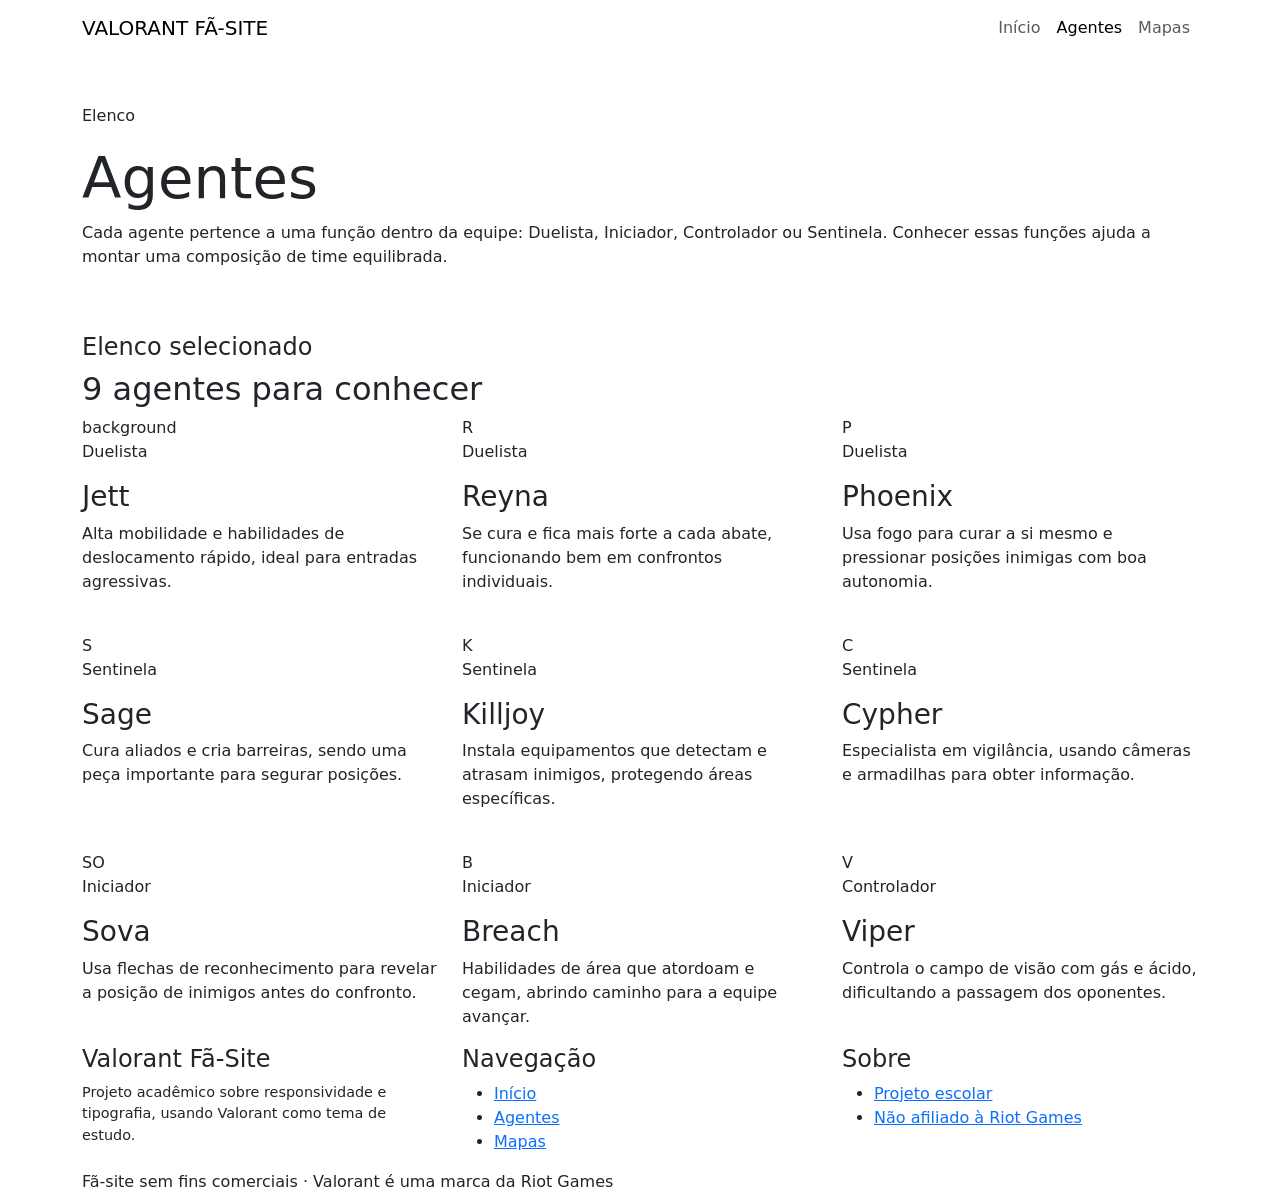
==== agentes.html @ b6a87e9e "Rename contato.html to agentes.html" ====
<!doctype html>
<html lang="pt-br">
<head>
  <meta charset="utf-8">
  <meta name="viewport" content="width=device-width, initial-scale=1">
  <title>Valorant Fã-Site | Agentes</title>

  <link rel="preconnect" href="https://fonts.googleapis.com">
  <link rel="preconnect" href="https://fonts.gstatic.com" crossorigin>
  <link href="https://fonts.googleapis.com/css2?family=Rajdhani:wght@600;700&family=Barlow:wght@300;400;600&display=swap" rel="stylesheet">

  <link href="https://cdn.jsdelivr.net/npm/bootstrap@5.3.3/dist/css/bootstrap.min.css" rel="stylesheet">
  <link rel="stylesheet" href="css/style.css">
</head>
<body>

  <!-- NAVBAR -->
  <nav class="navbar navbar-expand-lg navbar-vlr sticky-top">
    <div class="container">
      <a class="navbar-brand navbar-brand-vlr" href="index.html">VALOR<span>ANT</span> FÃ-SITE</a>
      <button class="navbar-toggler" type="button" data-bs-toggle="collapse" data-bs-target="#navMenu">
        <span class="navbar-toggler-icon"></span>
      </button>
      <div class="collapse navbar-collapse" id="navMenu">
        <ul class="navbar-nav ms-auto">
          <li class="nav-item"><a class="nav-link nav-link-vlr" href="index.html">Início</a></li>
          <li class="nav-item"><a class="nav-link nav-link-vlr active" href="agentes.html">Agentes</a></li>
          <li class="nav-item"><a class="nav-link nav-link-vlr" href="mapas.html">Mapas</a></li>
        </ul>
      </div>
    </div>
  </nav>

  <!-- CABEÇALHO DA PÁGINA -->
  <header class="hero py-5">
    <div class="container">
      <p class="hero-eyebrow">Elenco</p>
      <h1 style="font-size: clamp(2.2rem, 5vw, 3.6rem);">Agentes</h1>
      <p class="text-lead">
        Cada agente pertence a uma função dentro da equipe: Duelista, Iniciador,
        Controlador ou Sentinela. Conhecer essas funções ajuda a montar uma
        composição de time equilibrada.
      </p>
    </div>
  </header>

  <!-- GRID DE AGENTES -->
  <section class="section">
    <div class="container">
      <div class="section-heading">
        <h4>Elenco selecionado</h4>
        <h2>9 agentes para conhecer</h2>
      </div>

      <div class="row g-4">

        <div class="col-12 col-md-6 col-lg-4">
          <div class="agent-card">
            <div class="agent-portrait"><span>
              background
            </span></div>
            <div class="agent-body">
              <p class="agent-role">Duelista</p>
              <h3>Jett</h3>
              <p>Alta mobilidade e habilidades de deslocamento rápido, ideal para entradas agressivas.</p>
            </div>
          </div>
        </div>

        <div class="col-12 col-md-6 col-lg-4">
          <div class="agent-card">
            <div class="agent-portrait"><span>R</span></div>
            <div class="agent-body">
              <p class="agent-role">Duelista</p>
              <h3>Reyna</h3>
              <p>Se cura e fica mais forte a cada abate, funcionando bem em confrontos individuais.</p>
            </div>
          </div>
        </div>

        <div class="col-12 col-md-6 col-lg-4">
          <div class="agent-card">
            <div class="agent-portrait"><span>P</span></div>
            <div class="agent-body">
              <p class="agent-role">Duelista</p>
              <h3>Phoenix</h3>
              <p>Usa fogo para curar a si mesmo e pressionar posições inimigas com boa autonomia.</p>
            </div>
          </div>
        </div>

        <div class="col-12 col-md-6 col-lg-4">
          <div class="agent-card">
            <div class="agent-portrait"><span>S</span></div>
            <div class="agent-body">
              <p class="agent-role">Sentinela</p>
              <h3>Sage</h3>
              <p>Cura aliados e cria barreiras, sendo uma peça importante para segurar posições.</p>
            </div>
          </div>
        </div>

        <div class="col-12 col-md-6 col-lg-4">
          <div class="agent-card">
            <div class="agent-portrait"><span>K</span></div>
            <div class="agent-body">
              <p class="agent-role">Sentinela</p>
              <h3>Killjoy</h3>
              <p>Instala equipamentos que detectam e atrasam inimigos, protegendo áreas específicas.</p>
            </div>
          </div>
        </div>

        <div class="col-12 col-md-6 col-lg-4">
          <div class="agent-card">
            <div class="agent-portrait"><span>C</span></div>
            <div class="agent-body">
              <p class="agent-role">Sentinela</p>
              <h3>Cypher</h3>
              <p>Especialista em vigilância, usando câmeras e armadilhas para obter informação.</p>
            </div>
          </div>
        </div>

        <div class="col-12 col-md-6 col-lg-4">
          <div class="agent-card">
            <div class="agent-portrait"><span>SO</span></div>
            <div class="agent-body">
              <p class="agent-role">Iniciador</p>
              <h3>Sova</h3>
              <p>Usa flechas de reconhecimento para revelar a posição de inimigos antes do confronto.</p>
            </div>
          </div>
        </div>

        <div class="col-12 col-md-6 col-lg-4">
          <div class="agent-card">
            <div class="agent-portrait"><span>B</span></div>
            <div class="agent-body">
              <p class="agent-role">Iniciador</p>
              <h3>Breach</h3>
              <p>Habilidades de área que atordoam e cegam, abrindo caminho para a equipe avançar.</p>
            </div>
          </div>
        </div>

        <div class="col-12 col-md-6 col-lg-4">
          <div class="agent-card">
            <div class="agent-portrait"><span>V</span></div>
            <div class="agent-body">
              <p class="agent-role">Controlador</p>
              <h3>Viper</h3>
              <p>Controla o campo de visão com gás e ácido, dificultando a passagem dos oponentes.</p>
            </div>
          </div>
        </div>

      </div>
    </div>
  </section>

  <!-- FOOTER -->
  <footer class="footer-vlr">
    <div class="container">
      <div class="row g-4">
        <div class="col-12 col-md-4">
          <h4>Valorant Fã-Site</h4>
          <p style="font-size:0.9rem;">
            Projeto acadêmico sobre responsividade e tipografia,
            usando Valorant como tema de estudo.
          </p>
        </div>
        <div class="col-6 col-md-4">
          <h4>Navegação</h4>
          <ul>
            <li><a href="index.html">Início</a></li>
            <li><a href="agentes.html">Agentes</a></li>
            <li><a href="mapas.html">Mapas</a></li>
          </ul>
        </div>
        <div class="col-6 col-md-4">
          <h4>Sobre</h4>
          <ul>
            <li><a href="#">Projeto escolar</a></li>
            <li><a href="#">Não afiliado à Riot Games</a></li>
          </ul>
        </div>
      </div>
      <div class="footer-bottom">
        Fã-site sem fins comerciais &middot; Valorant é uma marca da Riot Games
      </div>
    </div>
  </footer>

  <script src="https://cdn.jsdelivr.net/npm/bootstrap@5.3.3/dist/js/bootstrap.bundle.min.js"></script>
</body>
</html>
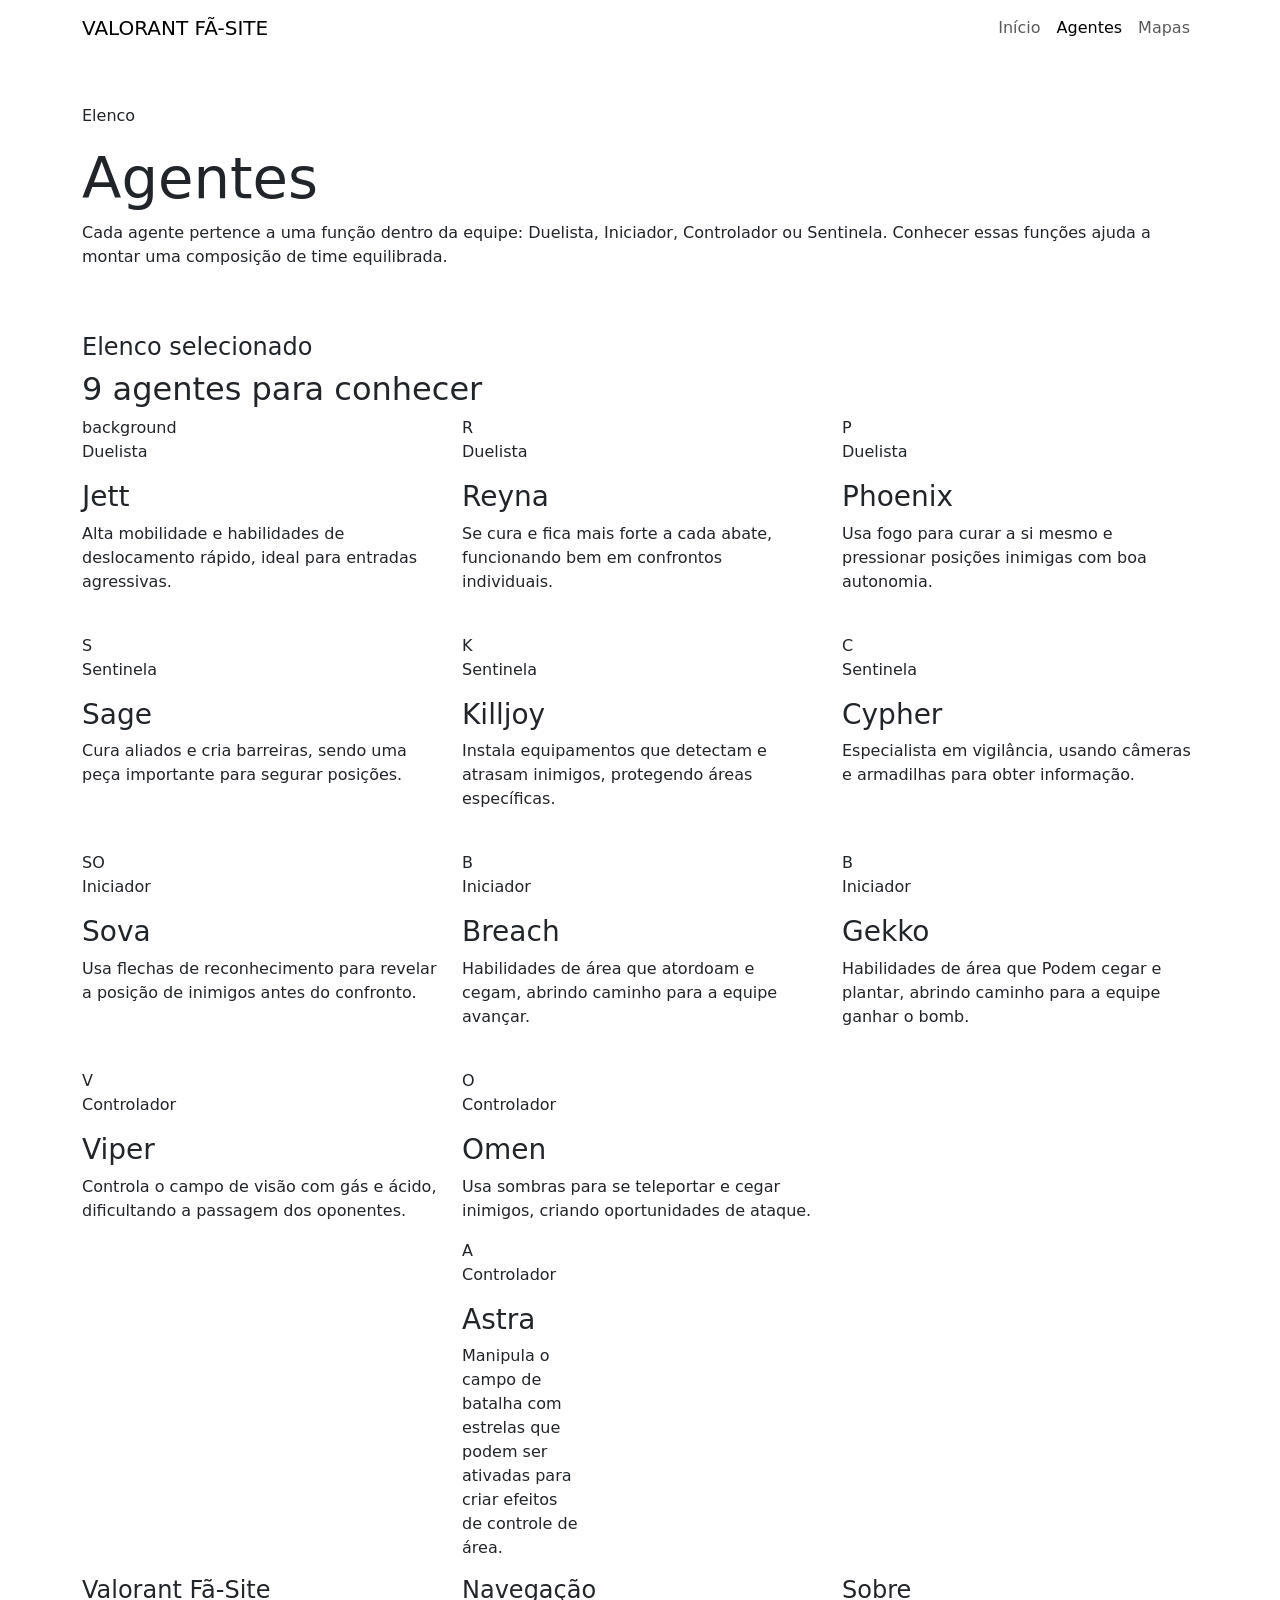
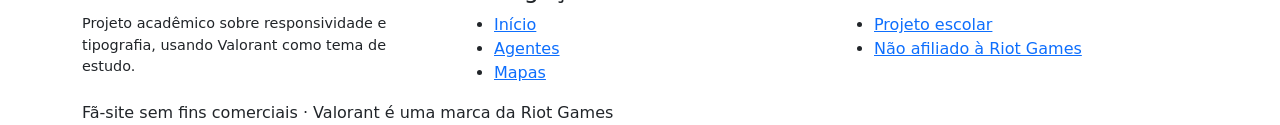
==== commit b02119f8: "Update agentes.html" ====
--- a/agentes.html
+++ b/agentes.html
@@ -146,6 +146,17 @@
 
         <div class="col-12 col-md-6 col-lg-4">
           <div class="agent-card">
+            <div class="agent-portrait"><span>B</span></div>
+            <div class="agent-body">
+              <p class="agent-role">Iniciador</p>
+              <h3>Gekko</h3>
+              <p>Habilidades de área que Podem cegar e plantar, abrindo caminho para a equipe ganhar o bomb.</p>
+            </div>
+          </div>
+        </div>
+
+        <div class="col-12 col-md-6 col-lg-4">
+          <div class="agent-card">
             <div class="agent-portrait"><span>V</span></div>
             <div class="agent-body">
               <p class="agent-role">Controlador</p>
@@ -154,6 +165,26 @@
             </div>
           </div>
         </div>
+
+        <div class="col-12 col-md-6 col-lg-4">
+          <div class="agent-card">
+            <div class="agent-portrait"><span>O</span></div>
+            <div class="agent-body">
+              <p class="agent-role">Controlador</p>
+              <h3>Omen</h3>
+              <p>Usa sombras para se teleportar e cegar inimigos, criando oportunidades de ataque.</p>
+            </div>
+          </div>
+
+        <div class="col-12 col-md-6 col-lg-4">
+           <div class="agent-card">
+              <div class="agent-portrait"><span>A</span></div>
+              <div class="agent-body">
+              <p class="agent-role">Controlador</p>
+              <h3>Astra</h3>
+              <p>Manipula o campo de batalha com estrelas que podem ser ativadas para criar efeitos de controle de área.</p>
+            </div>
+          </div>
 
       </div>
     </div>
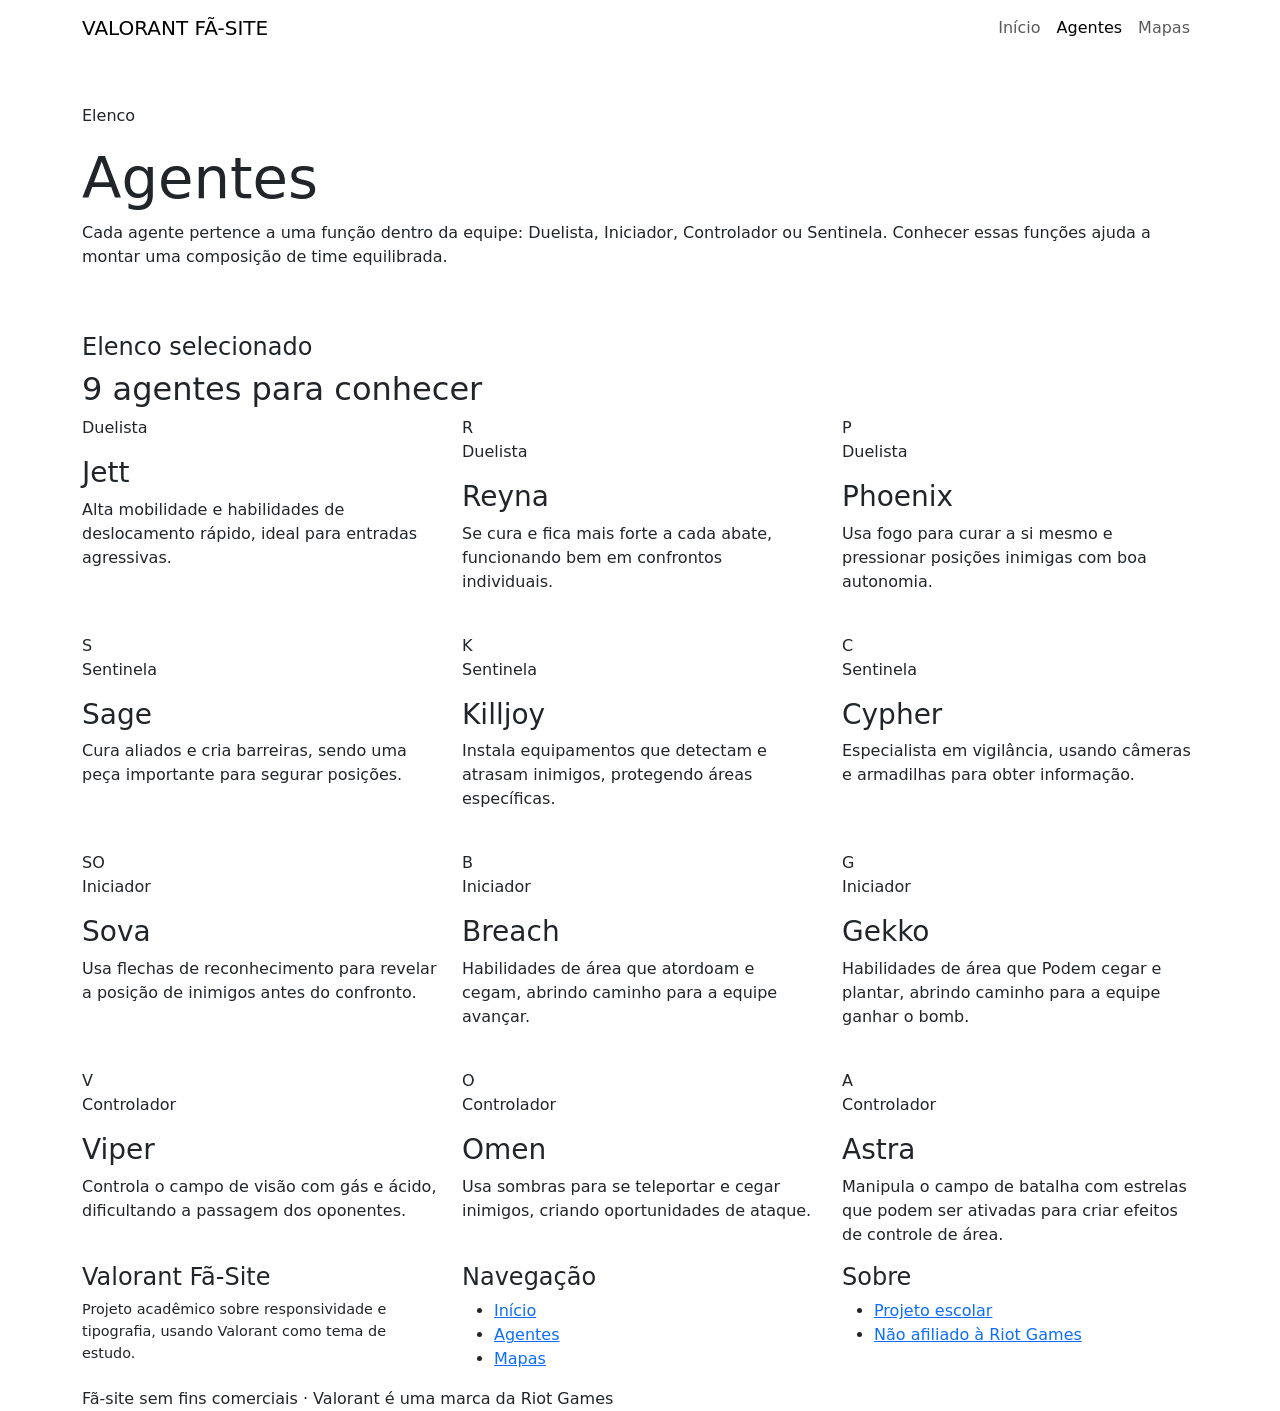
==== commit 9581d1b3: "Update agentes.html" ====
--- a/agentes.html
+++ b/agentes.html
@@ -56,8 +56,7 @@
 
         <div class="col-12 col-md-6 col-lg-4">
           <div class="agent-card">
-            <div class="agent-portrait"><span>
-              background
+            <div id = "jett",class="agent-portrait"><span>
             </span></div>
             <div class="agent-body">
               <p class="agent-role">Duelista</p>
@@ -69,7 +68,7 @@
 
         <div class="col-12 col-md-6 col-lg-4">
           <div class="agent-card">
-            <div class="agent-portrait"><span>R</span></div>
+            <div id = "reyna"class="agent-portrait"><span>R</span></div>
             <div class="agent-body">
               <p class="agent-role">Duelista</p>
               <h3>Reyna</h3>
@@ -80,7 +79,7 @@
 
         <div class="col-12 col-md-6 col-lg-4">
           <div class="agent-card">
-            <div class="agent-portrait"><span>P</span></div>
+            <div id = "phoenix"class="agent-portrait"><span>P</span></div>
             <div class="agent-body">
               <p class="agent-role">Duelista</p>
               <h3>Phoenix</h3>
@@ -91,7 +90,7 @@
 
         <div class="col-12 col-md-6 col-lg-4">
           <div class="agent-card">
-            <div class="agent-portrait"><span>S</span></div>
+            <div id = "sage"class="agent-portrait"><span>S</span></div>
             <div class="agent-body">
               <p class="agent-role">Sentinela</p>
               <h3>Sage</h3>
@@ -102,7 +101,7 @@
 
         <div class="col-12 col-md-6 col-lg-4">
           <div class="agent-card">
-            <div class="agent-portrait"><span>K</span></div>
+            <div id = "killjoy"class="agent-portrait"><span>K</span></div>
             <div class="agent-body">
               <p class="agent-role">Sentinela</p>
               <h3>Killjoy</h3>
@@ -113,7 +112,7 @@
 
         <div class="col-12 col-md-6 col-lg-4">
           <div class="agent-card">
-            <div class="agent-portrait"><span>C</span></div>
+            <div id = "cypher"class="agent-portrait"><span>C</span></div>
             <div class="agent-body">
               <p class="agent-role">Sentinela</p>
               <h3>Cypher</h3>
@@ -124,7 +123,7 @@
 
         <div class="col-12 col-md-6 col-lg-4">
           <div class="agent-card">
-            <div class="agent-portrait"><span>SO</span></div>
+            <div id = "sova"class="agent-portrait"><span>SO</span></div>
             <div class="agent-body">
               <p class="agent-role">Iniciador</p>
               <h3>Sova</h3>
@@ -135,7 +134,7 @@
 
         <div class="col-12 col-md-6 col-lg-4">
           <div class="agent-card">
-            <div class="agent-portrait"><span>B</span></div>
+            <div id = "breach"class="agent-portrait"><span>B</span></div>
             <div class="agent-body">
               <p class="agent-role">Iniciador</p>
               <h3>Breach</h3>
@@ -146,7 +145,7 @@
 
         <div class="col-12 col-md-6 col-lg-4">
           <div class="agent-card">
-            <div class="agent-portrait"><span>B</span></div>
+            <div id = "gekko"class="agent-portrait"><span>G</span></div>
             <div class="agent-body">
               <p class="agent-role">Iniciador</p>
               <h3>Gekko</h3>
@@ -157,7 +156,7 @@
 
         <div class="col-12 col-md-6 col-lg-4">
           <div class="agent-card">
-            <div class="agent-portrait"><span>V</span></div>
+            <div id = "viper"class="agent-portrait"><span>V</span></div>
             <div class="agent-body">
               <p class="agent-role">Controlador</p>
               <h3>Viper</h3>
@@ -168,17 +167,18 @@
 
         <div class="col-12 col-md-6 col-lg-4">
           <div class="agent-card">
-            <div class="agent-portrait"><span>O</span></div>
+            <div id = "omen"class="agent-portrait"><span>O</span></div>
             <div class="agent-body">
               <p class="agent-role">Controlador</p>
               <h3>Omen</h3>
               <p>Usa sombras para se teleportar e cegar inimigos, criando oportunidades de ataque.</p>
             </div>
           </div>
+        </div>
 
         <div class="col-12 col-md-6 col-lg-4">
            <div class="agent-card">
-              <div class="agent-portrait"><span>A</span></div>
+              <div id = "astra"class="agent-portrait"><span>A</span></div>
               <div class="agent-body">
               <p class="agent-role">Controlador</p>
               <h3>Astra</h3>
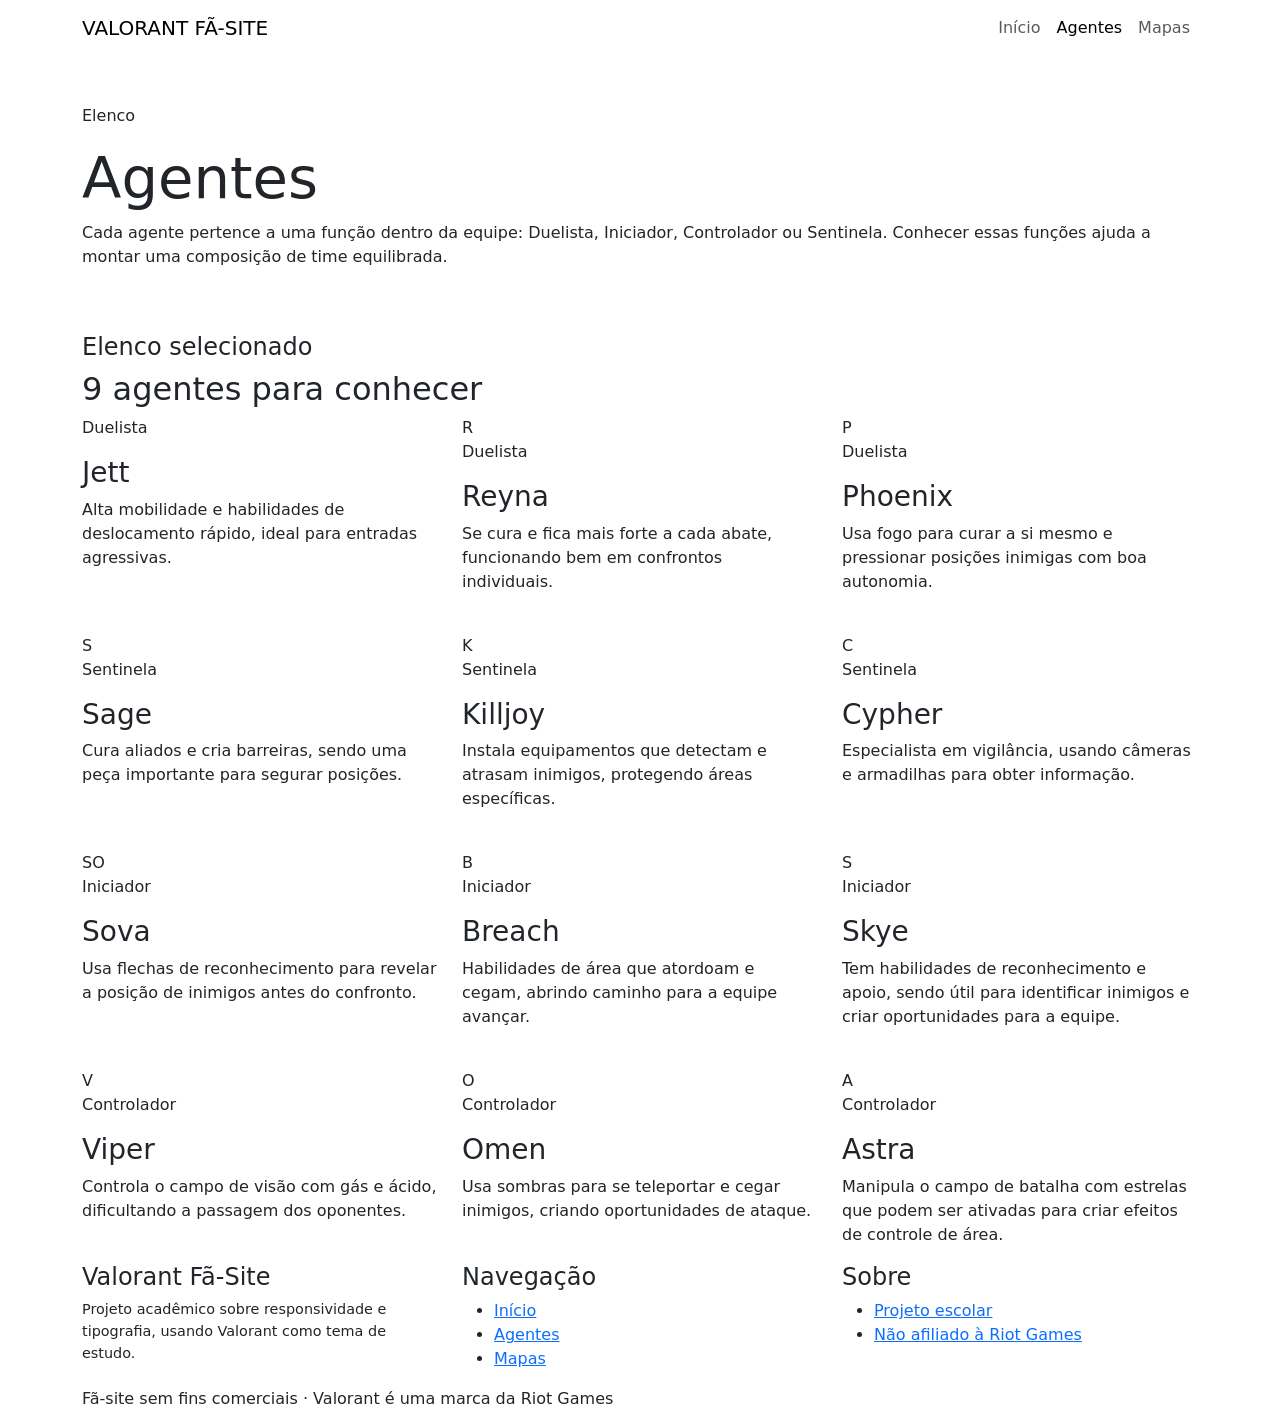
==== commit 1b2e99ae: "Update agentes.html" ====
--- a/agentes.html
+++ b/agentes.html
@@ -56,9 +56,9 @@
 
         <div class="col-12 col-md-6 col-lg-4">
           <div class="agent-card">
-            <div id = "jett",class="agent-portrait"><span>
+            <div id = "jett", class="agent-portrait"><span>
             </span></div>
-            <div class="agent-body">
+            <div class="border-body">
               <p class="agent-role">Duelista</p>
               <h3>Jett</h3>
               <p>Alta mobilidade e habilidades de deslocamento rápido, ideal para entradas agressivas.</p>
@@ -68,8 +68,8 @@
 
         <div class="col-12 col-md-6 col-lg-4">
           <div class="agent-card">
-            <div id = "reyna"class="agent-portrait"><span>R</span></div>
-            <div class="agent-body">
+            <div id = "reyna", class="agent-portrait"><span>R</span></div>
+            <div class="border-body">
               <p class="agent-role">Duelista</p>
               <h3>Reyna</h3>
               <p>Se cura e fica mais forte a cada abate, funcionando bem em confrontos individuais.</p>
@@ -79,7 +79,7 @@
 
         <div class="col-12 col-md-6 col-lg-4">
           <div class="agent-card">
-            <div id = "phoenix"class="agent-portrait"><span>P</span></div>
+            <div id = "phoenix", class="agent-portrait"><span>P</span></div>
             <div class="agent-body">
               <p class="agent-role">Duelista</p>
               <h3>Phoenix</h3>
@@ -90,7 +90,7 @@
 
         <div class="col-12 col-md-6 col-lg-4">
           <div class="agent-card">
-            <div id = "sage"class="agent-portrait"><span>S</span></div>
+            <div id = "sage", class="agent-portrait"><span>S</span></div>
             <div class="agent-body">
               <p class="agent-role">Sentinela</p>
               <h3>Sage</h3>
@@ -101,7 +101,7 @@
 
         <div class="col-12 col-md-6 col-lg-4">
           <div class="agent-card">
-            <div id = "killjoy"class="agent-portrait"><span>K</span></div>
+            <div id = "killjoy", class="agent-portrait"><span>K</span></div>
             <div class="agent-body">
               <p class="agent-role">Sentinela</p>
               <h3>Killjoy</h3>
@@ -112,7 +112,7 @@
 
         <div class="col-12 col-md-6 col-lg-4">
           <div class="agent-card">
-            <div id = "cypher"class="agent-portrait"><span>C</span></div>
+            <div id = "cypher", class="agent-portrait"><span>C</span></div>
             <div class="agent-body">
               <p class="agent-role">Sentinela</p>
               <h3>Cypher</h3>
@@ -123,7 +123,7 @@
 
         <div class="col-12 col-md-6 col-lg-4">
           <div class="agent-card">
-            <div id = "sova"class="agent-portrait"><span>SO</span></div>
+            <div id = "sova", class="agent-portrait"><span>SO</span></div>
             <div class="agent-body">
               <p class="agent-role">Iniciador</p>
               <h3>Sova</h3>
@@ -134,7 +134,7 @@
 
         <div class="col-12 col-md-6 col-lg-4">
           <div class="agent-card">
-            <div id = "breach"class="agent-portrait"><span>B</span></div>
+            <div id = "breach", class="agent-portrait"><span>B</span></div>
             <div class="agent-body">
               <p class="agent-role">Iniciador</p>
               <h3>Breach</h3>
@@ -145,18 +145,18 @@
 
         <div class="col-12 col-md-6 col-lg-4">
           <div class="agent-card">
-            <div id = "gekko"class="agent-portrait"><span>G</span></div>
+            <div id = "skye", class="agent-portrait"><span>S</span></div>
             <div class="agent-body">
               <p class="agent-role">Iniciador</p>
-              <h3>Gekko</h3>
-              <p>Habilidades de área que Podem cegar e plantar, abrindo caminho para a equipe ganhar o bomb.</p>
-            </div>
-          </div>
-        </div>
-
-        <div class="col-12 col-md-6 col-lg-4">
-          <div class="agent-card">
-            <div id = "viper"class="agent-portrait"><span>V</span></div>
+              <h3>Skye</h3>
+              <p>Tem habilidades de reconhecimento e apoio, sendo útil para identificar inimigos e criar oportunidades para a equipe.</p>
+            </div>
+          </div>
+        </div>
+
+        <div class="col-12 col-md-6 col-lg-4">
+          <div class="agent-card">
+            <div id = "viper", class="agent-portrait"><span>V</span></div>
             <div class="agent-body">
               <p class="agent-role">Controlador</p>
               <h3>Viper</h3>
@@ -167,7 +167,7 @@
 
         <div class="col-12 col-md-6 col-lg-4">
           <div class="agent-card">
-            <div id = "omen"class="agent-portrait"><span>O</span></div>
+            <div id = "omen", class="agent-portrait"><span>O</span></div>
             <div class="agent-body">
               <p class="agent-role">Controlador</p>
               <h3>Omen</h3>
@@ -176,16 +176,18 @@
           </div>
         </div>
 
-        <div class="col-12 col-md-6 col-lg-4">
-           <div class="agent-card">
-              <div id = "astra"class="agent-portrait"><span>A</span></div>
+        <div class="col-12 col-md-6 col-lg-4"> 
+
+          <div class="agent-card">
+            <div id = "astra", class="agent-portrait"><span>A</span></div>
               <div class="agent-body">
-              <p class="agent-role">Controlador</p>
-              <h3>Astra</h3>
-              <p>Manipula o campo de batalha com estrelas que podem ser ativadas para criar efeitos de controle de área.</p>
-            </div>
-          </div>
-
+                <p class="agent-role">Controlador</p>
+                <h3>Astra</h3>
+                <p>Manipula o campo de batalha com estrelas que podem ser ativadas para criar efeitos de controle de área.</p>
+              </div>
+            </div>
+          </div>
+       </div>
       </div>
     </div>
   </section>
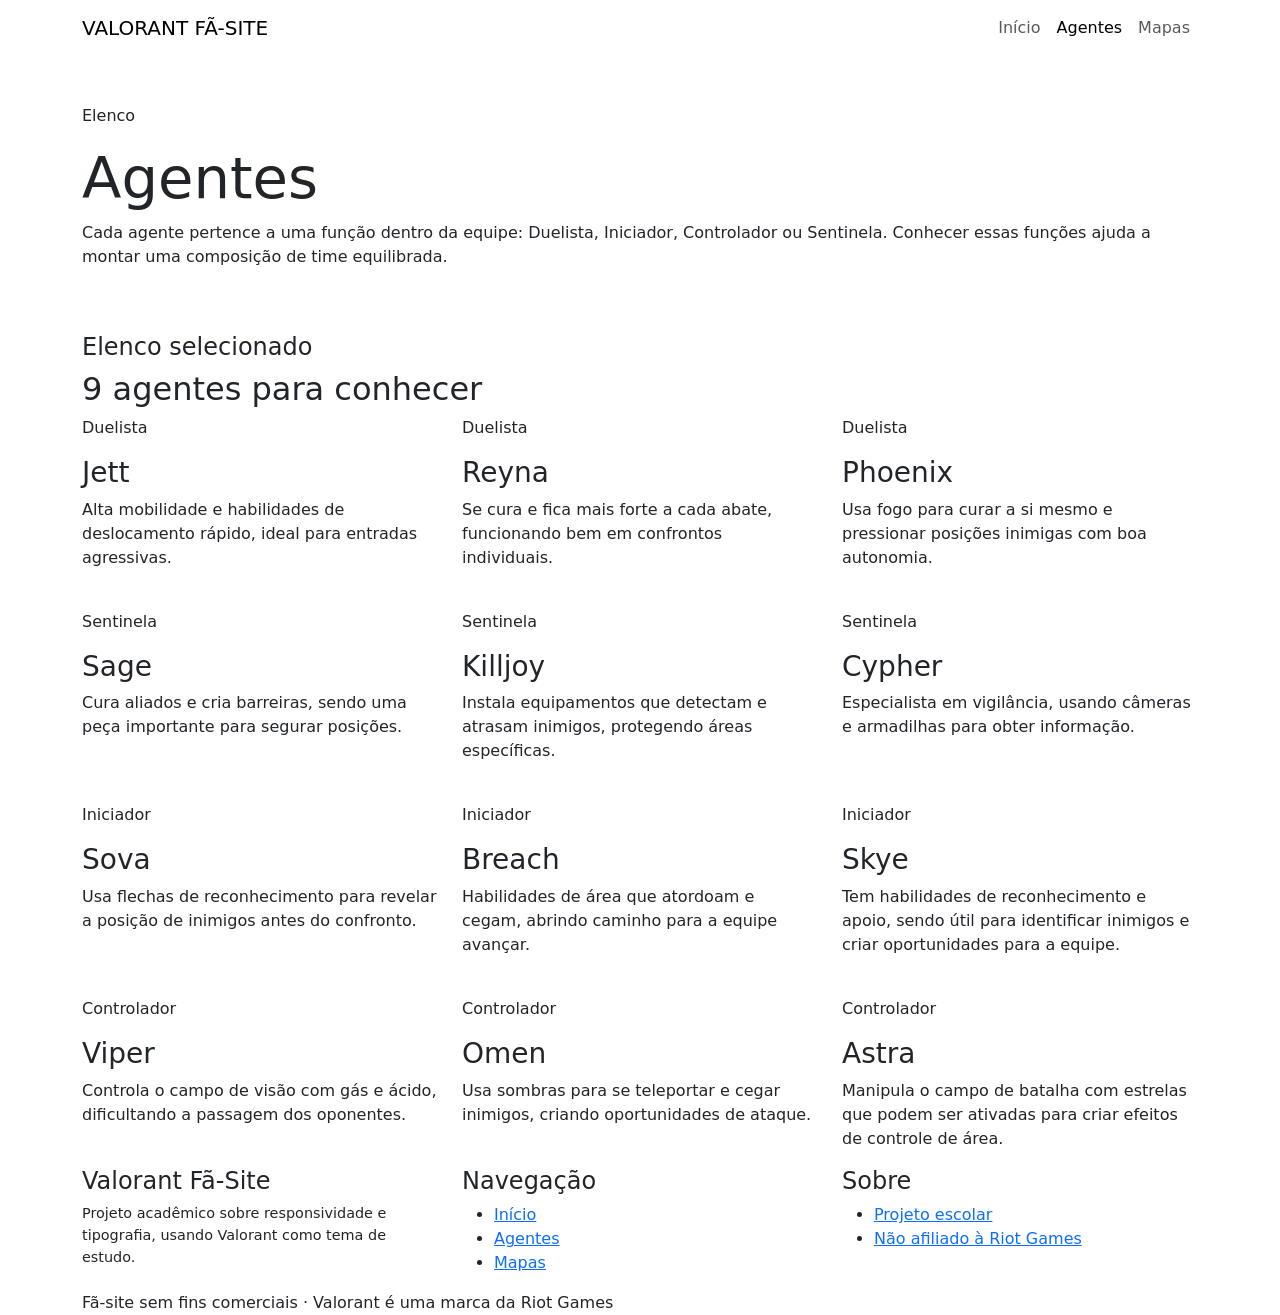
==== commit b6d4ef3e: "Remove span elements from agent portraits" ====
--- a/agentes.html
+++ b/agentes.html
@@ -56,8 +56,7 @@
 
         <div class="col-12 col-md-6 col-lg-4">
           <div class="agent-card">
-            <div id = "jett", class="agent-portrait"><span>
-            </span></div>
+            <div id = "jett", class="agent-portrait"></div>
             <div class="border-body">
               <p class="agent-role">Duelista</p>
               <h3>Jett</h3>
@@ -68,7 +67,7 @@
 
         <div class="col-12 col-md-6 col-lg-4">
           <div class="agent-card">
-            <div id = "reyna", class="agent-portrait"><span>R</span></div>
+            <div id = "reyna", class="agent-portrait"></div>
             <div class="border-body">
               <p class="agent-role">Duelista</p>
               <h3>Reyna</h3>
@@ -79,7 +78,7 @@
 
         <div class="col-12 col-md-6 col-lg-4">
           <div class="agent-card">
-            <div id = "phoenix", class="agent-portrait"><span>P</span></div>
+            <div id = "phoenix", class="agent-portrait"></div>
             <div class="agent-body">
               <p class="agent-role">Duelista</p>
               <h3>Phoenix</h3>
@@ -90,7 +89,7 @@
 
         <div class="col-12 col-md-6 col-lg-4">
           <div class="agent-card">
-            <div id = "sage", class="agent-portrait"><span>S</span></div>
+            <div id = "sage", class="agent-portrait"></div>
             <div class="agent-body">
               <p class="agent-role">Sentinela</p>
               <h3>Sage</h3>
@@ -101,7 +100,7 @@
 
         <div class="col-12 col-md-6 col-lg-4">
           <div class="agent-card">
-            <div id = "killjoy", class="agent-portrait"><span>K</span></div>
+            <div id = "killjoy", class="agent-portrait"></div>
             <div class="agent-body">
               <p class="agent-role">Sentinela</p>
               <h3>Killjoy</h3>
@@ -112,7 +111,7 @@
 
         <div class="col-12 col-md-6 col-lg-4">
           <div class="agent-card">
-            <div id = "cypher", class="agent-portrait"><span>C</span></div>
+            <div id = "cypher", class="agent-portrait"></div>
             <div class="agent-body">
               <p class="agent-role">Sentinela</p>
               <h3>Cypher</h3>
@@ -123,7 +122,7 @@
 
         <div class="col-12 col-md-6 col-lg-4">
           <div class="agent-card">
-            <div id = "sova", class="agent-portrait"><span>SO</span></div>
+            <div id = "sova", class="agent-portrait"></div>
             <div class="agent-body">
               <p class="agent-role">Iniciador</p>
               <h3>Sova</h3>
@@ -134,7 +133,7 @@
 
         <div class="col-12 col-md-6 col-lg-4">
           <div class="agent-card">
-            <div id = "breach", class="agent-portrait"><span>B</span></div>
+            <div id = "breach", class="agent-portrait"></div>
             <div class="agent-body">
               <p class="agent-role">Iniciador</p>
               <h3>Breach</h3>
@@ -145,7 +144,7 @@
 
         <div class="col-12 col-md-6 col-lg-4">
           <div class="agent-card">
-            <div id = "skye", class="agent-portrait"><span>S</span></div>
+            <div id = "skye", class="agent-portrait"></div>
             <div class="agent-body">
               <p class="agent-role">Iniciador</p>
               <h3>Skye</h3>
@@ -156,7 +155,7 @@
 
         <div class="col-12 col-md-6 col-lg-4">
           <div class="agent-card">
-            <div id = "viper", class="agent-portrait"><span>V</span></div>
+            <div id = "viper", class="agent-portrait"></div>
             <div class="agent-body">
               <p class="agent-role">Controlador</p>
               <h3>Viper</h3>
@@ -167,7 +166,7 @@
 
         <div class="col-12 col-md-6 col-lg-4">
           <div class="agent-card">
-            <div id = "omen", class="agent-portrait"><span>O</span></div>
+            <div id = "omen", class="agent-portrait"></div>
             <div class="agent-body">
               <p class="agent-role">Controlador</p>
               <h3>Omen</h3>
@@ -179,7 +178,7 @@
         <div class="col-12 col-md-6 col-lg-4"> 
 
           <div class="agent-card">
-            <div id = "astra", class="agent-portrait"><span>A</span></div>
+            <div id = "astra", class="agent-portrait"></div>
               <div class="agent-body">
                 <p class="agent-role">Controlador</p>
                 <h3>Astra</h3>
